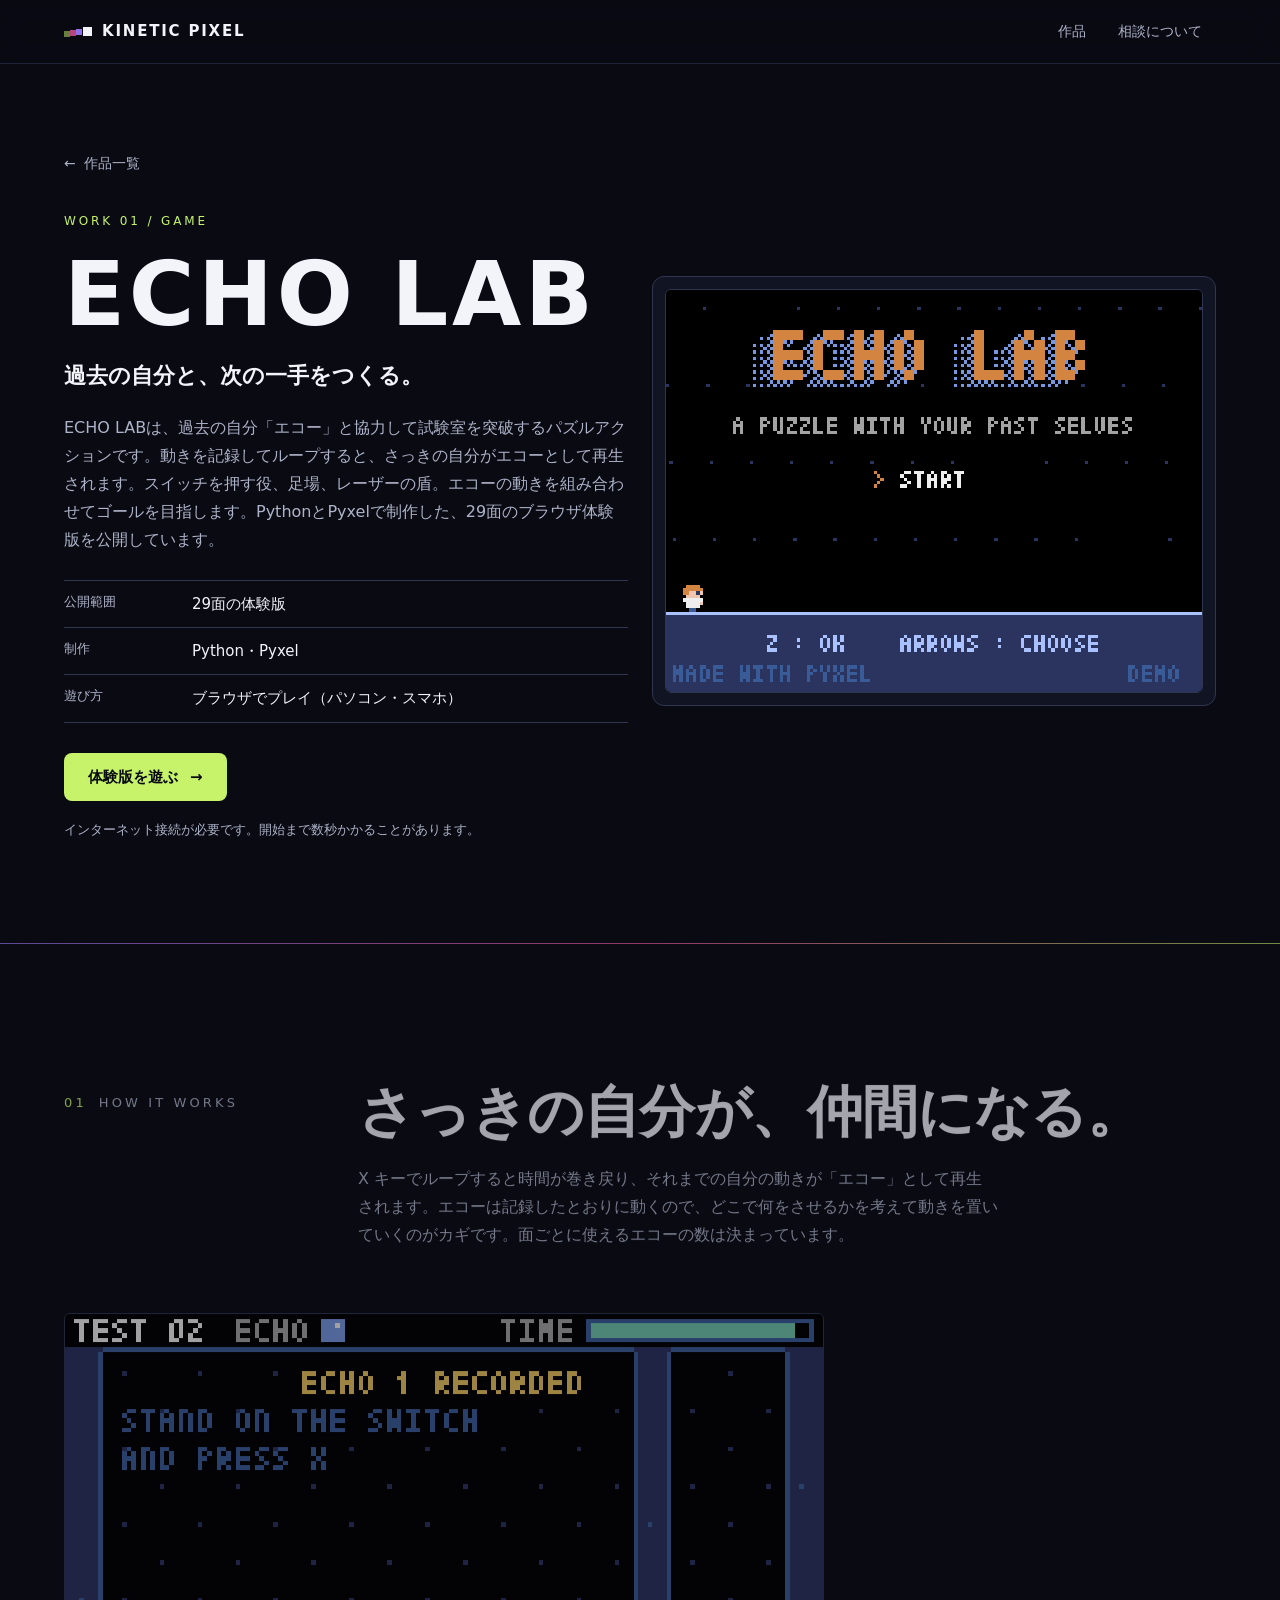
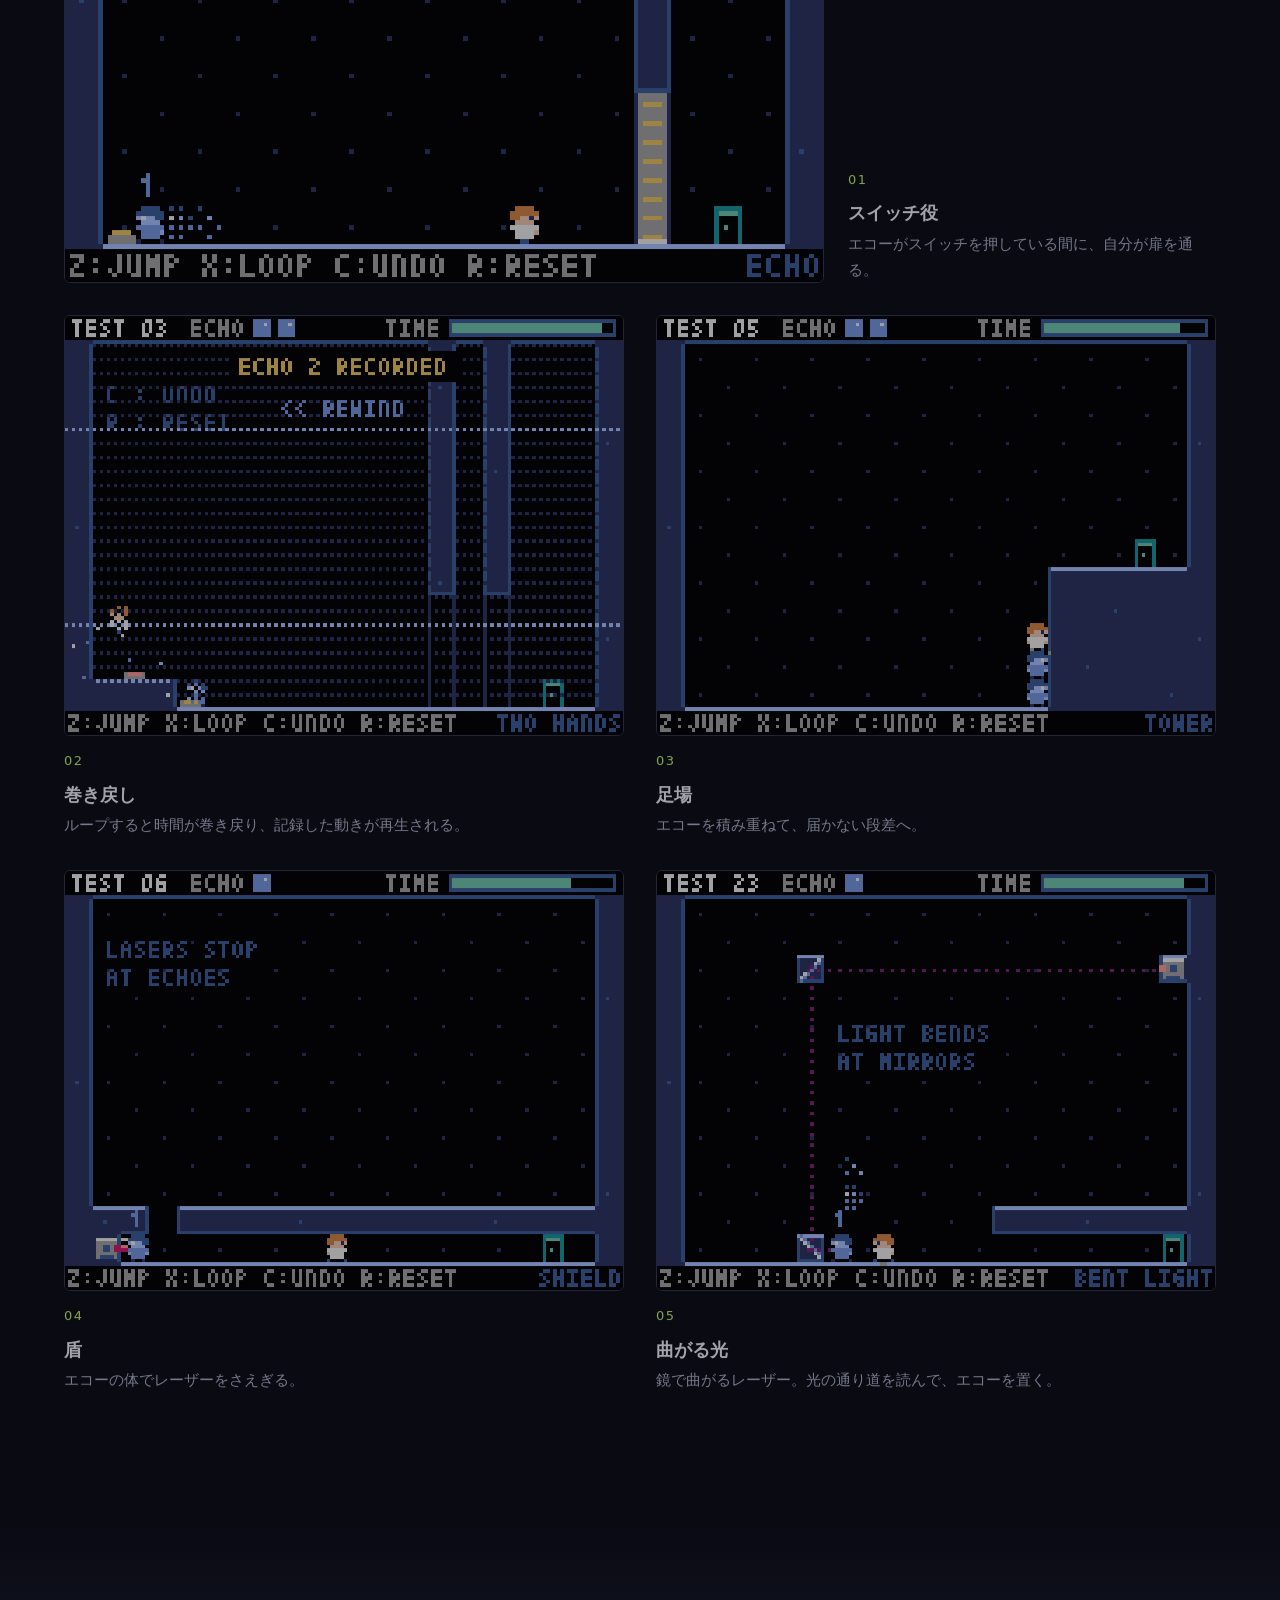
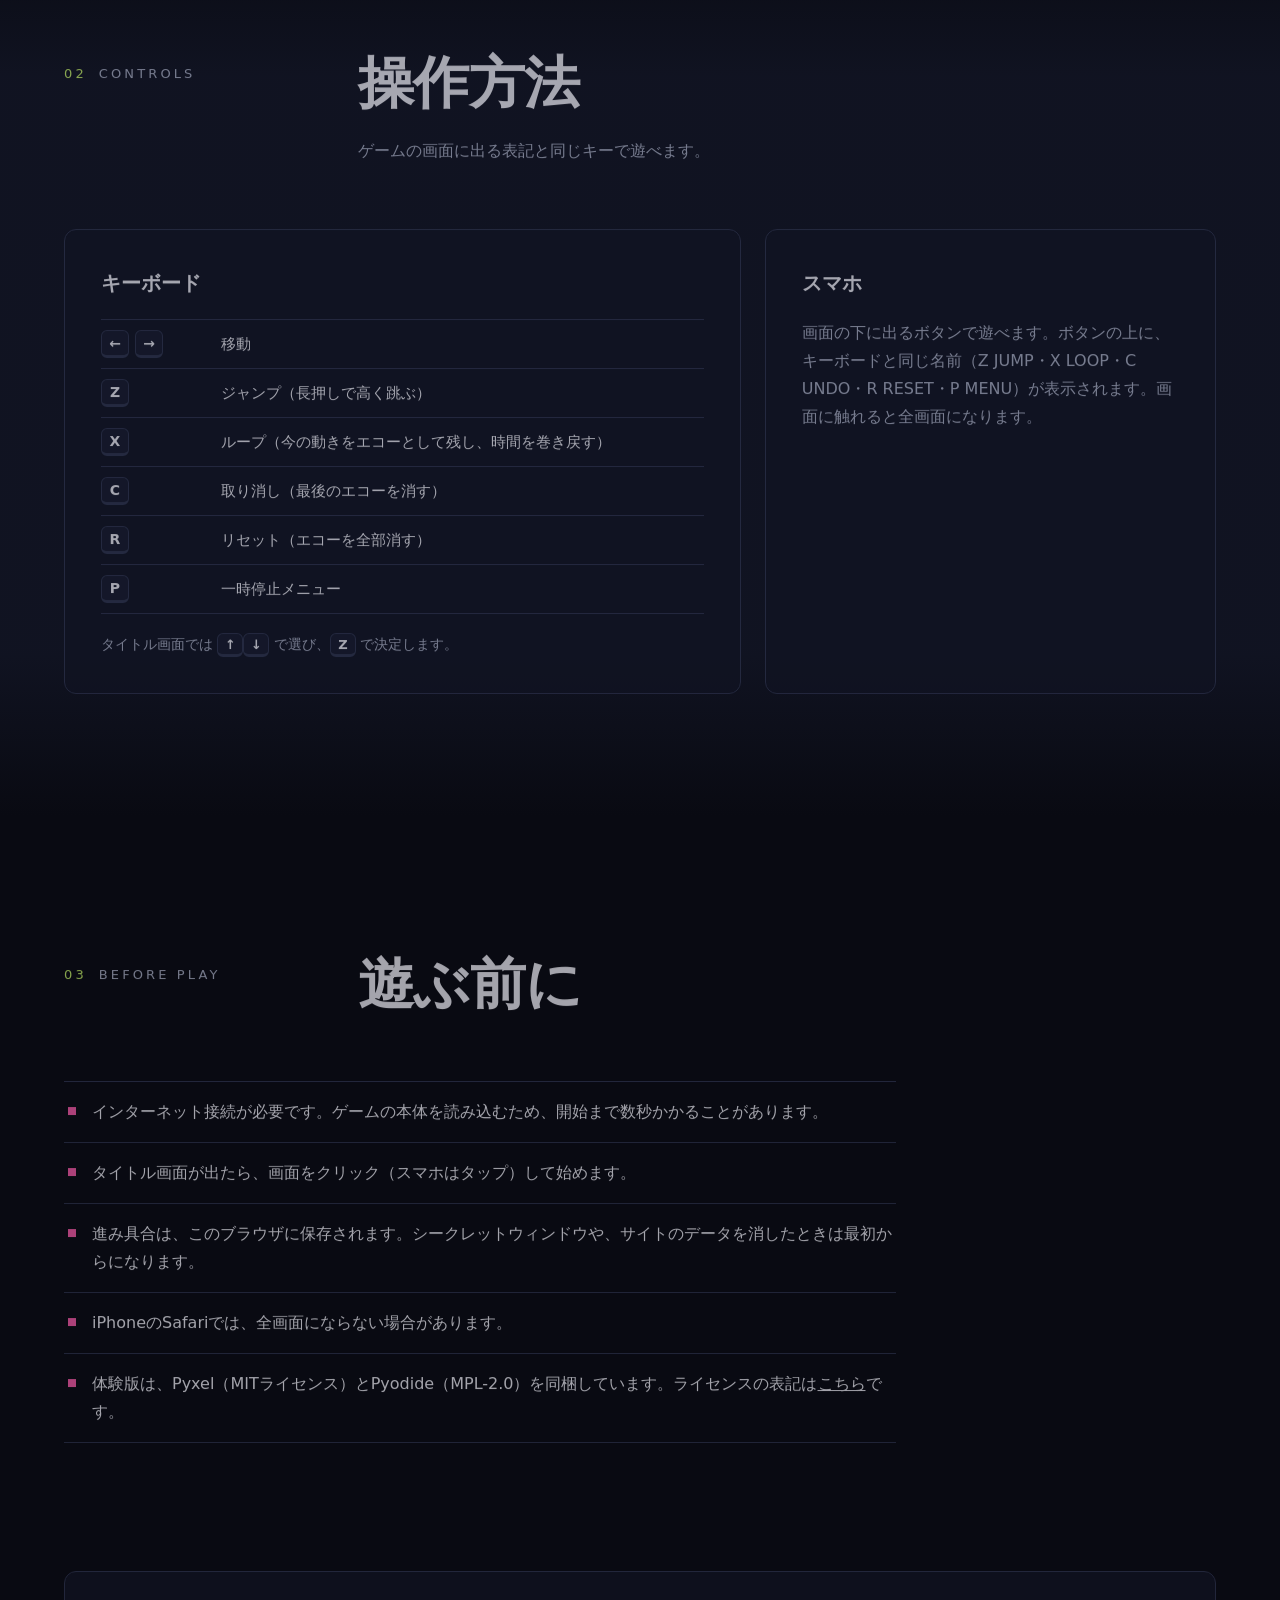
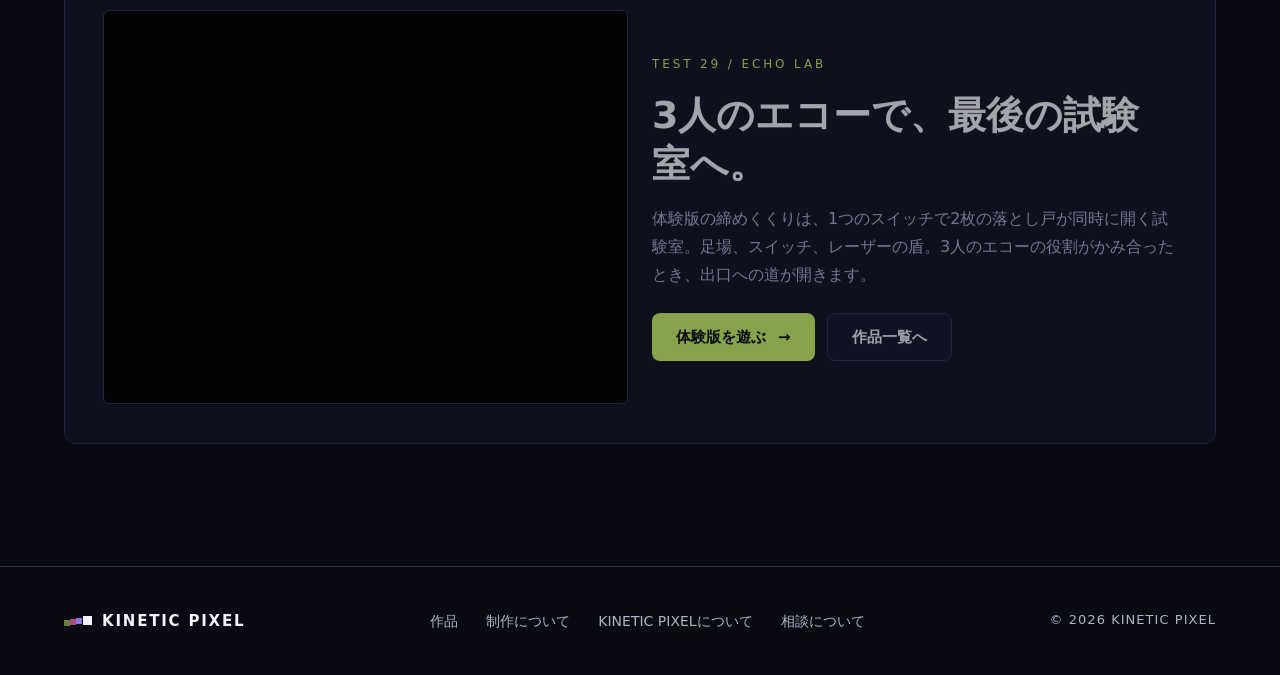
==== works/echo-lab.html @ ee10524a "ポートフォリオサイトの最初の版 Co-Authored-By: Claude Sonnet 5.5 <noreply@anthropic.com>" ====
<!doctype html>
<html lang="ja">
<head>
  <meta charset="utf-8">
  <meta name="viewport" content="width=device-width, initial-scale=1">
  <!-- 読みこんでよい相手：このサイト自身と Google Fonts だけ。送信先はなし。スクリプトは外のファイルだけ -->
  <meta http-equiv="Content-Security-Policy" content="default-src 'none'; script-src 'self'; style-src 'self' https://fonts.googleapis.com; font-src https://fonts.gstatic.com; img-src 'self'; base-uri 'none'; form-action 'none'">
  <meta name="referrer" content="no-referrer">
  <title>ECHO LAB｜KINETIC PIXEL</title>
  <meta name="description" content="過去の自分「エコー」と協力して試験室を突破するパズルアクション。ブラウザで遊べる 29面の体験版を公開しています。">
  <meta name="theme-color" content="#090A12">
  <meta property="og:type" content="article">
  <meta property="og:title" content="ECHO LAB｜KINETIC PIXEL">
  <meta property="og:description" content="過去の自分「エコー」と協力して試験室を突破するパズルアクション。ブラウザで遊べる 29面の体験版。">
  <link rel="icon" href="../assets/img/favicon.svg" type="image/svg+xml">
  <link rel="preconnect" href="https://fonts.googleapis.com">
  <link rel="preconnect" href="https://fonts.gstatic.com" crossorigin>
  <link rel="stylesheet" href="https://fonts.googleapis.com/css2?family=Space+Grotesk:wght@500;700&display=swap">
  <link rel="stylesheet" href="../assets/css/site.css">
  <script src="../assets/js/site.js" defer></script>
</head>
<body>
  <a class="skip-link" href="#main">本文へ移動</a>

  <header class="site-header">
    <a class="logo" href="../index.html" aria-label="KINETIC PIXEL トップへ">
      <svg class="logo-mark" viewBox="0 0 28 14" width="28" height="14" aria-hidden="true">
        <rect x="0" y="6" width="6" height="6" fill="#C7F36B" opacity=".5"/>
        <rect x="6" y="5" width="6" height="6" fill="#FF5EAE" opacity=".7"/>
        <rect x="12" y="4" width="6" height="6" fill="#9C7CFF" opacity=".9"/>
        <rect x="19" y="2" width="9" height="9" fill="#F3F3FA"/>
      </svg>
      <span>KINETIC PIXEL</span>
    </a>
    <nav class="site-nav" aria-label="サイト">
      <a href="../index.html#works">作品</a>
      <a href="../index.html#contact">相談について</a>
    </nav>
  </header>

  <main id="main">
    <section class="work-hero">
      <div class="container work-hero-inner">
        <div class="work-hero-copy">
          <a class="back-link" href="../index.html#works"><span aria-hidden="true">←</span> 作品一覧</a>
          <p class="work-kind">WORK 01 / GAME</p>
          <h1 class="work-hero-title">ECHO LAB</h1>
          <p class="work-hero-catch">過去の自分と、次の一手をつくる。</p>
          <p class="work-hero-lead">ECHO LABは、過去の自分「エコー」と協力して試験室を突破するパズルアクションです。動きを記録してループすると、さっきの自分がエコーとして再生されます。スイッチを押す役、足場、レーザーの盾。エコーの動きを組み合わせてゴールを目指します。PythonとPyxelで制作した、29面のブラウザ体験版を公開しています。</p>
          <dl class="work-meta">
            <div><dt>公開範囲</dt><dd>29面の体験版</dd></div>
            <div><dt>制作</dt><dd>Python・Pyxel</dd></div>
            <div><dt>遊び方</dt><dd>ブラウザでプレイ（パソコン・スマホ）</dd></div>
          </dl>
          <div class="actions">
            <a class="btn btn-primary" href="../games/echo-lab-demo.html">体験版を遊ぶ<span class="btn-arrow" aria-hidden="true">→</span></a>
          </div>
          <p class="play-note">インターネット接続が必要です。開始まで数秒かかることがあります。</p>
        </div>
        <figure class="work-hero-media">
          <span class="pixel-frame">
            <img src="../assets/img/echo-lab/demo-title.png" width="640" height="480" alt="ECHO LAB 体験版のタイトル画面。ドット絵のロゴ、A PUZZLE WITH YOUR PAST SELVES の副題、START の文字。右下に DEMO の表示。">
          </span>
        </figure>
      </div>
    </section>

    <section class="section" aria-labelledby="how-title">
      <div class="container">
        <div class="section-head reveal">
          <p class="section-label"><span class="section-num">01</span>HOW IT WORKS</p>
          <div>
            <h2 id="how-title">さっきの自分が、仲間になる。</h2>
            <p class="section-lead">X キーでループすると時間が巻き戻り、それまでの自分の動きが「エコー」として再生されます。エコーは記録したとおりに動くので、どこで何をさせるかを考えて動きを置いていくのがカギです。面ごとに使えるエコーの数は決まっています。</p>
          </div>
        </div>
        <ol class="gallery">
          <li class="gallery-item gallery-wide reveal">
            <figure>
              <span class="pixel-frame"><img src="../assets/img/echo-lab/echo-holds-door.png" width="640" height="480" loading="lazy" alt="左のスイッチの上に、番号 1 の青いエコーが現れた場面。上に ECHO 1 RECORDED の文字。右には縞模様の扉と出口。"></span>
              <figcaption><span class="gallery-num">01</span><strong>スイッチ役</strong>エコーがスイッチを押している間に、自分が扉を通る。</figcaption>
            </figure>
          </li>
          <li class="gallery-item reveal">
            <figure>
              <span class="pixel-frame"><img src="../assets/img/echo-lab/rewind.png" width="640" height="480" loading="lazy" alt="画面全体に点線の模様がかかり、REWIND の文字が出ている巻き戻しの場面。"></span>
              <figcaption><span class="gallery-num">02</span><strong>巻き戻し</strong>ループすると時間が巻き戻り、記録した動きが再生される。</figcaption>
            </figure>
          </li>
          <li class="gallery-item reveal">
            <figure>
              <span class="pixel-frame"><img src="../assets/img/echo-lab/tower.png" width="640" height="480" loading="lazy" alt="エコー 2 人が縦に積み重なり、その上に自分が乗って高い段差に届こうとしている。"></span>
              <figcaption><span class="gallery-num">03</span><strong>足場</strong>エコーを積み重ねて、届かない段差へ。</figcaption>
            </figure>
          </li>
          <li class="gallery-item reveal">
            <figure>
              <span class="pixel-frame"><img src="../assets/img/echo-lab/shield.png" width="640" height="480" loading="lazy" alt="左の発射口から出る赤いレーザーを、すぐ前に立つエコーの体がさえぎっている。"></span>
              <figcaption><span class="gallery-num">04</span><strong>盾</strong>エコーの体でレーザーをさえぎる。</figcaption>
            </figure>
          </li>
          <li class="gallery-item reveal">
            <figure>
              <span class="pixel-frame"><img src="../assets/img/echo-lab/bent-light.png" width="640" height="480" loading="lazy" alt="右上の発射口から出た光の通り道（点線）が、左上の鏡で直角に下へ曲がっている。下の鏡のそばにエコーと自分。上に LIGHT BENDS AT MIRRORS の文字。"></span>
              <figcaption><span class="gallery-num">05</span><strong>曲がる光</strong>鏡で曲がるレーザー。光の通り道を読んで、エコーを置く。</figcaption>
            </figure>
          </li>
        </ol>
      </div>
    </section>

    <section class="section section-alt" aria-labelledby="controls-title">
      <div class="container">
        <div class="section-head reveal">
          <p class="section-label"><span class="section-num">02</span>CONTROLS</p>
          <div>
            <h2 id="controls-title">操作方法</h2>
            <p class="section-lead">ゲームの画面に出る表記と同じキーで遊べます。</p>
          </div>
        </div>
        <div class="controls">
          <div class="controls-card reveal">
            <h3>キーボード</h3>
            <dl class="keys">
              <div><dt><kbd>←</kbd><kbd>→</kbd></dt><dd>移動</dd></div>
              <div><dt><kbd>Z</kbd></dt><dd>ジャンプ（長押しで高く跳ぶ）</dd></div>
              <div><dt><kbd>X</kbd></dt><dd>ループ（今の動きをエコーとして残し、時間を巻き戻す）</dd></div>
              <div><dt><kbd>C</kbd></dt><dd>取り消し（最後のエコーを消す）</dd></div>
              <div><dt><kbd>R</kbd></dt><dd>リセット（エコーを全部消す）</dd></div>
              <div><dt><kbd>P</kbd></dt><dd>一時停止メニュー</dd></div>
            </dl>
            <p class="controls-note">タイトル画面では <kbd>↑</kbd><kbd>↓</kbd> で選び、<kbd>Z</kbd> で決定します。</p>
          </div>
          <div class="controls-card reveal">
            <h3>スマホ</h3>
            <p>画面の下に出るボタンで遊べます。ボタンの上に、キーボードと同じ名前（Z JUMP・X LOOP・C UNDO・R RESET・P MENU）が表示されます。画面に触れると全画面になります。</p>
          </div>
        </div>
      </div>
    </section>

    <section class="section" aria-labelledby="notes-title">
      <div class="container">
        <div class="section-head reveal">
          <p class="section-label"><span class="section-num">03</span>BEFORE PLAY</p>
          <div>
            <h2 id="notes-title">遊ぶ前に</h2>
          </div>
        </div>
        <ul class="notes reveal">
          <li>インターネット接続が必要です。ゲームの本体を読み込むため、開始まで数秒かかることがあります。</li>
          <li>タイトル画面が出たら、画面をクリック（スマホはタップ）して始めます。</li>
          <li>進み具合は、このブラウザに保存されます。シークレットウィンドウや、サイトのデータを消したときは最初からになります。</li>
          <li>iPhoneのSafariでは、全画面にならない場合があります。</li>
          <li>体験版は、Pyxel（MITライセンス）とPyodide（MPL-2.0）を同梱しています。ライセンスの表記は<a href="../games/runtime/THIRD-PARTY-NOTICES.txt" target="_blank" rel="noopener">こちら</a>です。</li>
        </ul>
      </div>
    </section>

    <section class="finale" aria-labelledby="finale-title">
      <div class="container finale-inner reveal">
        <figure class="finale-media">
          <span class="pixel-frame"><img src="../assets/img/echo-lab/echo-lab-final.png" width="640" height="480" loading="lazy" alt="体験版の最後の面 TEST 29。左上の段の上にエコー 2、左下の小部屋にエコー 1、発射口の前でレーザーをさえぎるエコー 3。上に ONE SWITCH, TWO FALLS. の文字。"></span>
        </figure>
        <div class="finale-copy">
          <p class="work-kind">TEST 29 / ECHO LAB</p>
          <h2 id="finale-title">3人のエコーで、最後の試験室へ。</h2>
          <p>体験版の締めくくりは、1つのスイッチで2枚の落とし戸が同時に開く試験室。足場、スイッチ、レーザーの盾。3人のエコーの役割がかみ合ったとき、出口への道が開きます。</p>
          <div class="actions">
            <a class="btn btn-primary" href="../games/echo-lab-demo.html">体験版を遊ぶ<span class="btn-arrow" aria-hidden="true">→</span></a>
            <a class="btn btn-ghost" href="../index.html#works">作品一覧へ</a>
          </div>
        </div>
      </div>
    </section>
  </main>

  <footer class="site-footer">
    <div class="container footer-inner">
      <a class="logo" href="../index.html" aria-label="KINETIC PIXEL トップへ">
        <svg class="logo-mark" viewBox="0 0 28 14" width="28" height="14" aria-hidden="true">
          <rect x="0" y="6" width="6" height="6" fill="#C7F36B" opacity=".5"/>
          <rect x="6" y="5" width="6" height="6" fill="#FF5EAE" opacity=".7"/>
          <rect x="12" y="4" width="6" height="6" fill="#9C7CFF" opacity=".9"/>
          <rect x="19" y="2" width="9" height="9" fill="#F3F3FA"/>
        </svg>
        <span>KINETIC PIXEL</span>
      </a>
      <nav class="footer-nav" aria-label="フッター">
        <a href="../index.html#works">作品</a>
        <a href="../index.html#process">制作について</a>
        <a href="../index.html#about">KINETIC PIXELについて</a>
        <a href="../index.html#contact">相談について</a>
      </nav>
      <p class="copyright">© 2026 KINETIC PIXEL</p>
    </div>
  </footer>
</body>
</html>
---- assets/css/site.css ----
/* KINETIC PIXEL ポートフォリオ
   枠＝KINETIC PIXEL の色（暗い背景＋控えめなネオン）、作品＝作品そのものの色。
   ネオンの 3 色はロゴ・細い線・小さな印だけに使い、作品の画像には重ねない。 */

:root {
  color-scheme: dark;
  --bg: #090A12;
  --surface: #111423;
  --surface-raised: #171B2E;
  --line: #303650;
  --text: #F3F3FA;
  --muted: #ADB3C8;
  --purple: #9C7CFF;
  --pink: #FF5EAE;
  --lime: #C7F36B;

  --neon-line: linear-gradient(90deg, var(--purple), var(--pink), var(--lime));
  --font-display: "Space Grotesk", "Hiragino Sans", "Hiragino Kaku Gothic ProN", "Yu Gothic UI", "Yu Gothic", Meiryo, system-ui, sans-serif;
  --font-body: system-ui, -apple-system, "Hiragino Sans", "Hiragino Kaku Gothic ProN", "Yu Gothic UI", "Yu Gothic", Meiryo, sans-serif;
  --gutter: clamp(20px, 5vw, 72px);
  --radius: 10px;
  --header-h: 64px;
}

*,
*::before,
*::after { box-sizing: border-box; }

html { scroll-behavior: smooth; scroll-padding-top: calc(var(--header-h) + 16px); }

body {
  margin: 0;
  background: var(--bg);
  color: var(--text);
  font-family: var(--font-body);
  font-size: 16px;
  line-height: 1.75;
  -webkit-font-smoothing: antialiased;
  text-rendering: optimizeLegibility;
  overflow-x: hidden;
}

img { display: block; max-width: 100%; height: auto; }
a { color: inherit; }
h1, h2, h3 { margin: 0; font-family: var(--font-display); font-weight: 700; }
p { margin: 0; }
ul, ol { margin: 0; padding: 0; list-style: none; }

:focus-visible { outline: 2px solid var(--lime); outline-offset: 3px; border-radius: 4px; }

.container { width: min(100% - var(--gutter) * 2, 1200px); margin-inline: auto; }

.skip-link {
  position: absolute; left: 12px; top: -60px; z-index: 100;
  padding: 10px 16px; background: var(--lime); color: var(--bg);
  font-weight: 700; text-decoration: none; border-radius: 6px;
}
.skip-link:focus { top: 12px; }

/* ---------- ヘッダー ---------- */
.site-header {
  position: sticky; top: 0; z-index: 20;
  height: var(--header-h);
  display: flex; align-items: center; justify-content: space-between; gap: 16px;
  padding-inline: var(--gutter);
  background: rgba(9, 10, 18, .78);
  backdrop-filter: blur(12px);
  -webkit-backdrop-filter: blur(12px);
  border-bottom: 1px solid rgba(48, 54, 80, .6);
}
.logo {
  display: inline-flex; align-items: center; gap: 10px;
  min-height: 44px;
  font-family: var(--font-display); font-weight: 700; font-size: 15px; letter-spacing: .12em;
  text-decoration: none; white-space: nowrap;
}
.logo-mark { flex: none; }
.site-nav { display: flex; gap: 4px; }
.site-nav a,
.footer-nav a {
  display: inline-flex; align-items: center; min-height: 44px; padding: 0 14px; white-space: nowrap;
  color: var(--muted); font-size: 14px; text-decoration: none;
  transition: color .2s;
}
.site-nav a:hover,
.footer-nav a:hover { color: var(--text); }

/* ---------- ヒーロー ---------- */
.hero {
  position: relative;
  overflow: hidden;
  padding-block: clamp(56px, 9vw, 120px) clamp(64px, 9vw, 128px);
  isolation: isolate;
}
.hero::after { /* 下の区切り：ネオンの細い線 */
  content: ""; position: absolute; left: 0; right: 0; bottom: 0; height: 1px;
  background: var(--neon-line); opacity: .55;
}
.hero-grid {
  position: absolute; inset: 0; z-index: -2; pointer-events: none;
  width: 100%; height: 100%;
  /* JavaScript が動かないときの代わり：止まったドット模様 */
  background-image: radial-gradient(circle, var(--line) 1px, transparent 1.6px);
  background-size: 20px 20px;
  background-position: center;
}
.hero-copy { position: relative; }
.hero-copy::before { /* 背景のドットより手前、文字より後ろ：文字のまわりだけ暗くして読みやすく */
  content: ""; position: absolute; inset: -56px -72px; z-index: -1; pointer-events: none;
  background: radial-gradient(closest-side, rgba(9, 10, 18, .9), rgba(9, 10, 18, .7) 62%, rgba(9, 10, 18, 0));
}
.hero-inner {
  position: relative;
  display: grid; grid-template-columns: repeat(12, minmax(0, 1fr)); column-gap: 24px; row-gap: 48px;
  align-items: center;
}
.hero-copy { grid-column: 1 / span 8; }
.hero-feature { grid-column: 9 / span 4; }

.eyebrow {
  display: flex; flex-wrap: wrap; align-items: center; gap: 4px 10px;
  font-family: var(--font-display); font-weight: 500; font-size: 13px; letter-spacing: .24em;
  color: var(--muted);
}
.eyebrow-dot { width: 8px; height: 8px; background: var(--lime); box-shadow: 0 0 12px rgba(199, 243, 107, .7); }
.eyebrow span { white-space: nowrap; }
.eyebrow-sep { color: var(--line); letter-spacing: 0; }

.hero h1 {
  margin: 20px 0 28px;
  font-size: clamp(44px, 6vw, 88px);
  line-height: 1.12;
  letter-spacing: -.02em;
}
.lead {
  max-width: 34em;
  color: var(--muted);
  font-size: clamp(16px, 1.25vw, 18px);
}
.actions { display: flex; flex-wrap: wrap; gap: 12px; margin-top: 36px; }

/* ---------- ボタン ---------- */
.btn {
  display: inline-flex; align-items: center; justify-content: center; gap: 12px;
  min-height: 48px; padding: 0 24px;
  border-radius: 8px;
  font-weight: 700; font-size: 15px; text-decoration: none;
  transition: box-shadow .25s, background-color .25s, border-color .25s, transform .25s;
}
.btn-primary { background: var(--lime); color: var(--bg); }
.btn-primary:hover { box-shadow: 0 0 0 1px var(--lime), 0 0 28px rgba(199, 243, 107, .45); }
.btn-ghost { border: 1px solid var(--line); color: var(--text); background: rgba(23, 27, 46, .6); }
.btn-ghost:hover { border-color: var(--purple); box-shadow: 0 0 22px rgba(156, 124, 255, .3); }
.btn-arrow { display: inline-block; transition: transform .25s steps(3); }
.btn:hover .btn-arrow { transform: translateX(6px); }

/* ---------- ドット絵の画面 ---------- */
.pixel-frame {
  display: block;
  background: #000;
  border: 1px solid var(--line);
  border-radius: 6px;
  overflow: hidden;
}
.pixel-frame img {
  width: 100%; aspect-ratio: 4 / 3; object-fit: contain;
  image-rendering: pixelated;
  image-rendering: crisp-edges;
}
@supports (image-rendering: pixelated) {
  .pixel-frame img { image-rendering: pixelated; }
}

/* ヒーローの代表作 */
.hero-feature {
  position: relative; display: block;
  padding: 12px;
  background: var(--surface);
  border: 1px solid var(--line);
  border-radius: 12px;
  text-decoration: none;
  transition: border-color .25s, box-shadow .25s;
}
.hero-feature:hover { border-color: var(--purple); box-shadow: 0 0 36px rgba(156, 124, 255, .22); }
.feature-label {
  display: flex; justify-content: space-between;
  margin: 2px 4px 10px;
  font-family: var(--font-display); font-weight: 500; font-size: 11px; letter-spacing: .24em; color: var(--muted);
}
.feature-label span:first-child { color: var(--lime); }
.feature-caption { display: flex; flex-wrap: wrap; align-items: baseline; justify-content: space-between; gap: 4px 12px; margin: 12px 4px 2px; }
.feature-caption strong { font-family: var(--font-display); font-size: 18px; letter-spacing: .06em; }
.feature-caption span { color: var(--muted); font-size: 13px; }

/* ---------- セクション ---------- */
.section { padding-block: clamp(72px, 10vw, 140px); }
.section-alt { background: linear-gradient(180deg, rgba(17, 20, 35, 0) 0%, rgba(17, 20, 35, .9) 18%, rgba(17, 20, 35, .9) 82%, rgba(17, 20, 35, 0) 100%); }
.section-head {
  display: grid; grid-template-columns: repeat(12, minmax(0, 1fr)); column-gap: 24px; row-gap: 16px;
  margin-bottom: clamp(40px, 5vw, 64px);
}
.section-head > :first-child { grid-column: 1 / span 3; }
.section-head > :last-child { grid-column: 4 / span 9; }
.section-label {
  display: flex; align-items: baseline; gap: 12px; padding-top: 14px;
  font-family: var(--font-display); font-weight: 500; font-size: 13px; letter-spacing: .24em; color: var(--muted);
}
.section-num { color: var(--lime); }
.section-head h2 { font-size: clamp(32px, 4.4vw, 56px); line-height: 1.2; letter-spacing: -.01em; }
.section-lead { max-width: 40em; margin-top: 20px; color: var(--muted); }

/* ---------- 作品 ---------- */
.card-line { position: relative; }
.card-line::after { /* ピクセルライン：左から 8 段で伸びる */
  content: ""; position: absolute; left: 0; right: 0; bottom: 0; height: 2px;
  background: var(--neon-line);
  transform: scaleX(0); transform-origin: left;
  transition: transform .25s steps(8);
}
.card-line:hover::after,
.card-line:focus-within::after { transform: scaleX(1); }

.work-feature {
  display: grid; grid-template-columns: repeat(12, minmax(0, 1fr));
  background: var(--surface);
  border: 1px solid var(--line);
  border-radius: 12px;
  overflow: hidden;
  transition: border-color .25s;
}
.work-feature:hover { border-color: #444B6B; }
.work-media { grid-column: 1 / span 7; display: block; padding: clamp(12px, 2vw, 24px); background: var(--surface-raised); border-right: 1px solid var(--line); }
.work-body { grid-column: 8 / span 5; display: flex; flex-direction: column; align-items: flex-start; gap: 16px; padding: clamp(24px, 3.5vw, 48px); }
.work-kind { font-family: var(--font-display); font-weight: 500; font-size: 12px; letter-spacing: .24em; color: var(--lime); }
.work-title { font-size: clamp(32px, 3.6vw, 48px); line-height: 1.1; letter-spacing: .04em; }
.work-catch { font-weight: 700; font-size: 18px; }
.work-body > p:not([class]) { color: var(--muted); }
.tags { display: flex; flex-wrap: wrap; gap: 8px; }
.tags li {
  padding: 4px 12px;
  border: 1px solid var(--line); border-radius: 999px;
  font-size: 13px; color: var(--text);
}
.work-body .btn { margin-top: 8px; }

.work-grid { display: grid; grid-template-columns: repeat(2, minmax(0, 1fr)); gap: 24px; margin-top: 24px; }

/* 画像つきの作品カード（Web サイトなど、画面を見せる作品） */
.work-card {
  display: flex; flex-direction: column;
  background: var(--surface);
  border: 1px solid var(--line);
  border-radius: 12px;
  overflow: hidden;
  transition: border-color .25s;
}
.work-card:hover { border-color: #444B6B; }
.work-card-media { display: block; padding: 12px; background: var(--surface-raised); border-bottom: 1px solid var(--line); }
.work-card-body { flex: 1; display: flex; flex-direction: column; align-items: flex-start; gap: 12px; padding: 24px 28px 28px; }
.work-card-title { display: flex; flex-wrap: wrap; align-items: center; gap: 8px 12px; font-size: 22px; }
.work-card-body > p:not([class]) { color: var(--muted); }
.work-card-body .btn { margin-top: auto; }
/* 作品が AI で作られたことの表示（LP のフッターと同じ文）。ピンクの細い線は「架空・練習作品」のバッジと同じ色 */
.ai-note { padding-left: 12px; border-left: 2px solid var(--pink); color: var(--muted); font-size: 13px; }
/* ほかのサイトの画面写真：ドット絵ではないので、ぼかさず、薄い枠だけ */
.shot-frame { display: block; margin: 0; background: #F7F5EF; border: 1px solid var(--line); border-radius: 6px; overflow: hidden; }
.shot-frame img { width: 100%; height: auto; }

.soon-card {
  display: flex; flex-direction: column;
  background: var(--surface);
  border: 1px solid var(--line);
  border-radius: 12px;
  overflow: hidden;
}
.soon-media { /* 作品ができるまでは、小さなドットの帯だけ。となりの作品カードが高いときは、あまった高さをこの帯が受けもつ */
  flex: 1 1 40px; min-height: 40px;
  background-color: var(--surface-raised);
  background-image: radial-gradient(circle, var(--line) 1px, transparent 1.6px);
  background-size: 14px 14px;
  border-bottom: 1px solid var(--line);
}
.soon-body { padding: 24px 28px 28px; }
.soon-body h3 { display: flex; flex-wrap: wrap; align-items: center; gap: 8px 12px; margin: 8px 0 8px; font-size: 22px; }
.soon-body p:last-child { color: var(--muted); }
.badge {
  padding: 2px 10px;
  border: 1px solid var(--pink); border-radius: 999px;
  font-family: var(--font-body); font-size: 12px; font-weight: 700; color: var(--pink);
}

/* ---------- 制作について ---------- */
.steps {
  display: grid; grid-template-columns: repeat(4, minmax(0, 1fr)); gap: 0;
  border-top: 1px solid var(--line);
  counter-reset: step;
}
.steps li { display: flex; flex-direction: column; gap: 16px; padding: 28px 24px 28px 0; border-right: 1px solid var(--line); }
.steps li + li { padding-left: 24px; }
.steps li:last-child { border-right: 0; }
.step-num { font-family: var(--font-display); font-weight: 700; font-size: 14px; letter-spacing: .12em; color: var(--lime); }
.steps h3 { font-size: 20px; margin-bottom: 8px; }
.steps p { color: var(--muted); font-size: 15px; }
.tools { display: flex; flex-wrap: wrap; gap: 8px; margin-top: 40px; }
.tools li {
  padding: 6px 14px;
  background: var(--surface-raised);
  border: 1px solid var(--line); border-radius: 6px;
  font-family: var(--font-display); font-size: 14px; color: var(--text);
}

/* ---------- KINETIC PIXEL について ---------- */
.about-head { margin-bottom: 0; }
.about-head .about-lead { max-width: 36em; font-size: clamp(17px, 1.5vw, 20px); color: var(--text); }
.about-head .section-lead + .section-lead { margin-top: 16px; }

/* ---------- 相談 ---------- */
.contact-card {
  position: relative; overflow: hidden;
  padding: clamp(28px, 5vw, 64px);
  background: var(--surface);
  border: 1px solid var(--line);
  border-radius: 12px;
}
.contact-card::before { content: ""; position: absolute; left: 0; top: 0; bottom: 0; width: 3px; background: linear-gradient(180deg, var(--purple), var(--pink), var(--lime)); }
.contact-card > p:first-child { max-width: 36em; font-size: clamp(16px, 1.4vw, 19px); }
.contact-hint { max-width: 36em; margin-top: 12px; color: var(--muted); }
.contact-live { margin-top: 8px; }
.contact-live[hidden] { display: none; }
.contact-address { display: grid; gap: 8px; max-width: 36em; margin-top: 28px; padding-top: 24px; border-top: 1px solid var(--line); }
.contact-label { font-family: var(--font-display); font-weight: 500; font-size: 12px; letter-spacing: .24em; color: var(--lime); }
.contact-addr { font-family: var(--font-display); font-weight: 500; font-size: clamp(17px, 2.4vw, 24px); line-height: 1.4; overflow-wrap: anywhere; user-select: all; }
.contact-copy { display: flex; flex-wrap: wrap; align-items: center; gap: 8px 16px; margin-top: 4px; }
.contact-status { color: var(--lime); font-size: 14px; }
.contact-note { color: var(--muted); font-size: 13px; }
.contact-privacy { max-width: 36em; margin-top: 20px; color: var(--muted); font-size: 13px; }
.contact-fallback { max-width: 36em; margin-top: 20px; padding-left: 12px; border-left: 2px solid var(--pink); color: var(--muted); font-size: 14px; }
.contact-wordmark {
  margin-top: clamp(32px, 5vw, 64px);
  font-family: var(--font-display); font-weight: 700; font-size: clamp(40px, 9vw, 128px); line-height: .9; letter-spacing: .02em;
  color: transparent;
  -webkit-text-stroke: 1px var(--line);
  white-space: nowrap;
  user-select: none;
}

@media (max-width: 340px) { .contact-wordmark { font-size: 30px; } } /* 幅 320px でも右で切れないように */

/* ---------- フッター ---------- */
.site-footer { border-top: 1px solid var(--line); padding-block: 32px; }
.footer-inner { display: flex; flex-wrap: wrap; align-items: center; justify-content: space-between; gap: 16px 24px; }
.footer-nav { display: flex; flex-wrap: wrap; }
.copyright { color: var(--muted); font-size: 13px; font-family: var(--font-display); letter-spacing: .08em; }

/* ---------- 作品ページ ---------- */
.work-hero { position: relative; padding-block: clamp(40px, 6vw, 88px) clamp(64px, 8vw, 112px); }
.work-hero::after { content: ""; position: absolute; left: 0; right: 0; bottom: 0; height: 1px; background: var(--neon-line); opacity: .55; }
.work-hero-inner { display: grid; grid-template-columns: repeat(12, minmax(0, 1fr)); column-gap: 24px; row-gap: 40px; align-items: center; }
.work-hero-copy { grid-column: 1 / span 6; display: flex; flex-direction: column; align-items: flex-start; gap: 18px; }
.work-hero-media { grid-column: 7 / span 6; margin: 0; padding: 12px; background: var(--surface); border: 1px solid var(--line); border-radius: 12px; }
.back-link {
  display: inline-flex; align-items: center; gap: 8px; min-height: 44px; margin-bottom: 8px;
  color: var(--muted); font-size: 14px; text-decoration: none;
}
.back-link:hover { color: var(--text); }
.work-hero-title { font-size: clamp(48px, 7vw, 96px); line-height: 1; letter-spacing: .04em; }
.work-hero-catch { font-weight: 700; font-size: clamp(18px, 1.8vw, 22px); }
.work-hero-lead { max-width: 36em; color: var(--muted); }
.work-meta { display: grid; gap: 0; width: 100%; max-width: 36em; margin: 8px 0 0; border-top: 1px solid var(--line); }
.work-meta div { display: grid; grid-template-columns: 7em 1fr; gap: 16px; padding: 10px 0; border-bottom: 1px solid var(--line); }
.work-meta dt { font-size: 13px; color: var(--muted); }
.work-meta dd { margin: 0; font-size: 15px; }
.work-hero-copy .actions { margin-top: 12px; }
.play-note { color: var(--muted); font-size: 13px; }
.work-hero-title--jp { font-size: clamp(36px, 5vw, 68px); letter-spacing: .08em; line-height: 1.12; }
.work-hero-media .shot-frame { border-radius: 8px; }
.tools + .gallery { margin-top: clamp(32px, 4vw, 48px); }
.shot-frame--phone { max-width: 300px; margin-inline: auto; border-radius: 28px; }
.nobr { white-space: nowrap; } /* 言葉の途中で折り返さない */
.phrase-wrap { word-break: auto-phrase; } /* 日本語を文節で折り返す（Chrome・Edge。対応していないブラウザは .nobr だけが効く） */
.finale-inner--solo .finale-copy { grid-column: 1 / -1; }

.gallery { display: grid; grid-template-columns: repeat(2, minmax(0, 1fr)); gap: clamp(20px, 3vw, 32px); }
.gallery-wide { grid-column: 1 / -1; }
.gallery-wide figure { display: grid; grid-template-columns: repeat(12, minmax(0, 1fr)); column-gap: 24px; align-items: end; }
.gallery-wide .pixel-frame { grid-column: 1 / span 8; }
.gallery-wide figcaption { grid-column: 9 / span 4; }
.gallery figure { margin: 0; }
.gallery figcaption { display: block; margin-top: 14px; color: var(--muted); font-size: 15px; }
.gallery figcaption strong { display: block; margin-bottom: 2px; color: var(--text); font-family: var(--font-display); font-size: 18px; }
.gallery-num { display: block; margin-bottom: 6px; font-family: var(--font-display); font-size: 13px; letter-spacing: .12em; color: var(--lime); }

.controls { display: grid; grid-template-columns: 3fr 2fr; gap: 24px; }
.controls-card { padding: clamp(24px, 3vw, 36px); background: var(--surface); border: 1px solid var(--line); border-radius: 12px; }
.controls-card h3 { margin-bottom: 18px; font-size: 20px; }
.controls-card > p { color: var(--muted); }
.keys { margin: 0; }
.keys div { display: grid; grid-template-columns: 6.5em 1fr; gap: 16px; align-items: center; padding: 10px 0; border-bottom: 1px solid var(--line); }
.keys div:first-child { border-top: 1px solid var(--line); }
.keys dt { display: flex; gap: 6px; }
.keys dd { margin: 0; font-size: 15px; }
kbd {
  display: inline-grid; place-items: center; min-width: 2em; height: 2em; padding: 0 .5em;
  background: var(--surface-raised); border: 1px solid var(--line); border-bottom-width: 3px; border-radius: 6px;
  font-family: var(--font-display); font-size: 14px; font-weight: 700; color: var(--text); line-height: 1;
}
.controls-note { margin-top: 18px; color: var(--muted); font-size: 14px; }
.controls-note kbd { height: 1.8em; font-size: 13px; }

.notes { display: grid; gap: 0; max-width: 52em; border-top: 1px solid var(--line); }
.notes li { position: relative; padding: 16px 0 16px 28px; border-bottom: 1px solid var(--line); }
.notes li::before { content: ""; position: absolute; left: 4px; top: 1.55em; width: 8px; height: 8px; background: var(--pink); }

.finale { padding-block: 0 clamp(72px, 10vw, 140px); }
.finale-inner {
  display: grid; grid-template-columns: repeat(12, minmax(0, 1fr)); column-gap: 24px; row-gap: 32px; align-items: center;
  padding: clamp(20px, 3vw, 40px);
  background: var(--surface); border: 1px solid var(--line); border-radius: 12px;
}
.finale-media { grid-column: 1 / span 6; margin: 0; }
.finale-copy { grid-column: 7 / span 6; display: flex; flex-direction: column; align-items: flex-start; gap: 16px; }
.finale-copy h2 { font-size: clamp(26px, 3vw, 38px); line-height: 1.3; }
.finale-copy p:not([class]) { color: var(--muted); }
.finale-copy .actions { margin-top: 8px; }

/* ---------- スクロールで現れる ---------- */
.js .reveal { opacity: 0; transform: translateY(18px); transition: opacity .46s ease, transform .46s ease; }
.js .reveal.is-in { opacity: 1; transform: none; }

/* ---------- スマホ ---------- */
@media (max-width: 760px) {
  .site-nav a { padding: 0 10px; }
  .logo { font-size: 13px; letter-spacing: .1em; }
  .hero-inner { grid-template-columns: minmax(0, 1fr); row-gap: 56px; }
  .hero-copy,
  .hero-feature { grid-column: 1 / -1; }
  .eyebrow { font-size: 11px; letter-spacing: .18em; }
  .hero-copy::before { inset: -32px -24px -8px; }
  .hero h1 { font-size: clamp(30px, 9.4vw, 44px); }
  .actions .btn { width: 100%; }
  .section-head { grid-template-columns: minmax(0, 1fr); }
  .section-head > :first-child,
  .section-head > :last-child { grid-column: 1 / -1; }
  .section-label { padding-top: 0; }
  .work-feature { grid-template-columns: minmax(0, 1fr); }
  .work-media,
  .work-body { grid-column: 1 / -1; }
  .work-media { border-right: 0; border-bottom: 1px solid var(--line); }
  .work-grid { grid-template-columns: minmax(0, 1fr); }
  .work-card-body { padding: 22px 20px 24px; }
  .work-card-body .btn { width: 100%; }
  .steps { grid-template-columns: minmax(0, 1fr); }
  .steps li,
  .steps li + li { flex-direction: row; gap: 20px; padding: 22px 0; border-right: 0; border-bottom: 1px solid var(--line); }
  .work-hero-inner,
  .finale-inner { grid-template-columns: minmax(0, 1fr); }
  .work-hero-copy,
  .work-hero-media,
  .finale-media,
  .finale-copy { grid-column: 1 / -1; }
  .work-meta--compact div { grid-template-columns: 5.5em 1fr; gap: 12px; }
  .gallery { grid-template-columns: minmax(0, 1fr); }
  .gallery-wide figure { display: block; }
  .controls { grid-template-columns: minmax(0, 1fr); }
  .keys div { grid-template-columns: 5.5em 1fr; }
  .js .reveal { opacity: 1; transform: none; transition: none; }
}

/* 小さなスマホ（幅 320〜380px） */
@media (max-width: 380px) {
  .site-header { gap: 8px; padding-inline: 16px; }
  .logo { gap: 8px; font-size: 12px; letter-spacing: .06em; }
  .site-nav a { padding: 0 6px; font-size: 13px; }
  .eyebrow-sep { display: none; }
}

@media (min-width: 761px) and (max-width: 1080px) {
  .hero-copy { grid-column: 1 / span 7; }
  .hero-feature { grid-column: 8 / span 5; }
  .hero h1 { font-size: 5.2vw; }
  .work-feature { grid-template-columns: minmax(0, 1fr); }
  .work-media,
  .work-body { grid-column: 1 / -1; }
  .work-media { border-right: 0; border-bottom: 1px solid var(--line); }
  .work-media .pixel-frame { max-width: 640px; margin-inline: auto; }
  .steps { grid-template-columns: repeat(2, minmax(0, 1fr)); }
  .steps li:nth-child(2) { border-right: 0; }
  .steps li:nth-child(n + 3) { border-top: 1px solid var(--line); }
  .steps li:nth-child(3) { padding-left: 0; }
}

/* タッチの端末：ホバーの代わりに、線をいつも見せる */
@media (hover: none) {
  .card-line::after { transform: scaleX(1); transition: none; }
}

/* 動きを減らす設定 */
@media (prefers-reduced-motion: reduce) {
  html { scroll-behavior: auto; }
  .js .reveal { opacity: 1; transform: none; transition: none; }
  .card-line::after { transform: scaleX(1); transition: none; }
  .btn, .btn-arrow, .hero-feature { transition: none; }
  .btn:hover .btn-arrow { transform: none; }
}
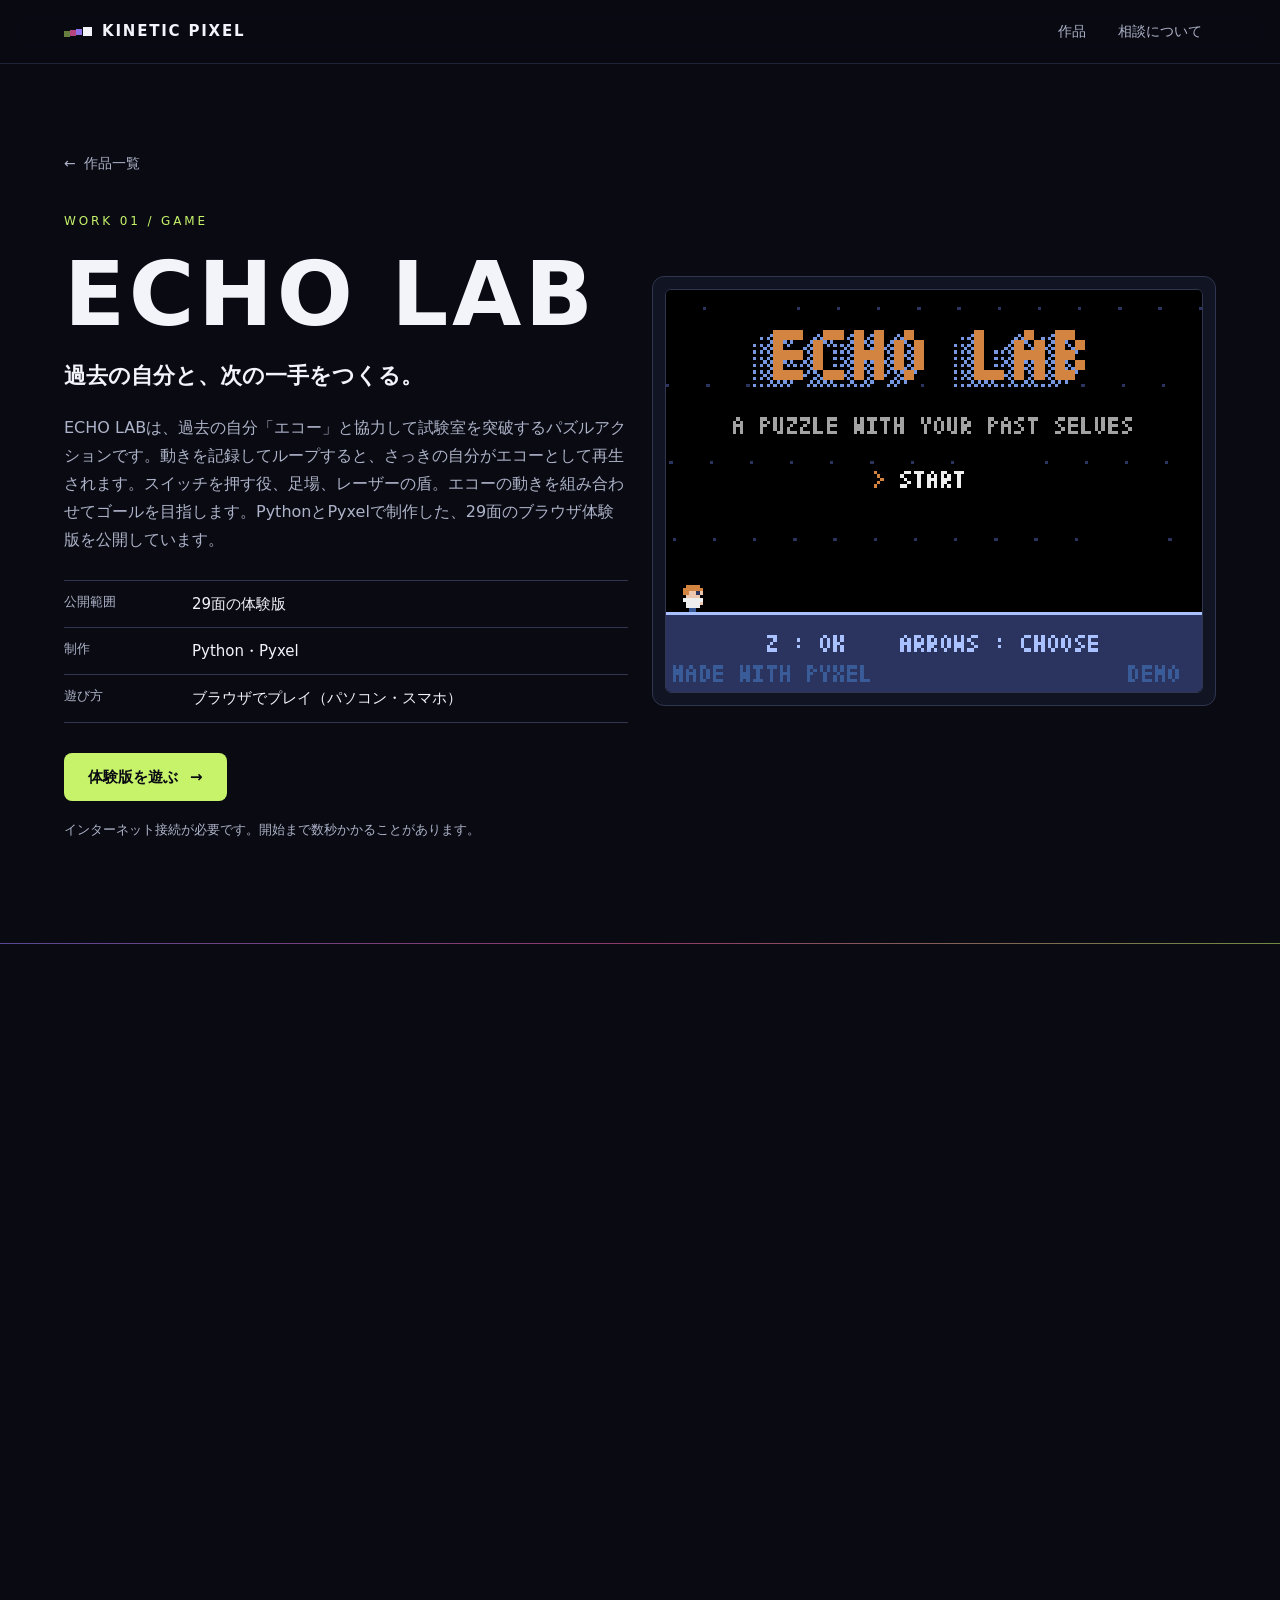
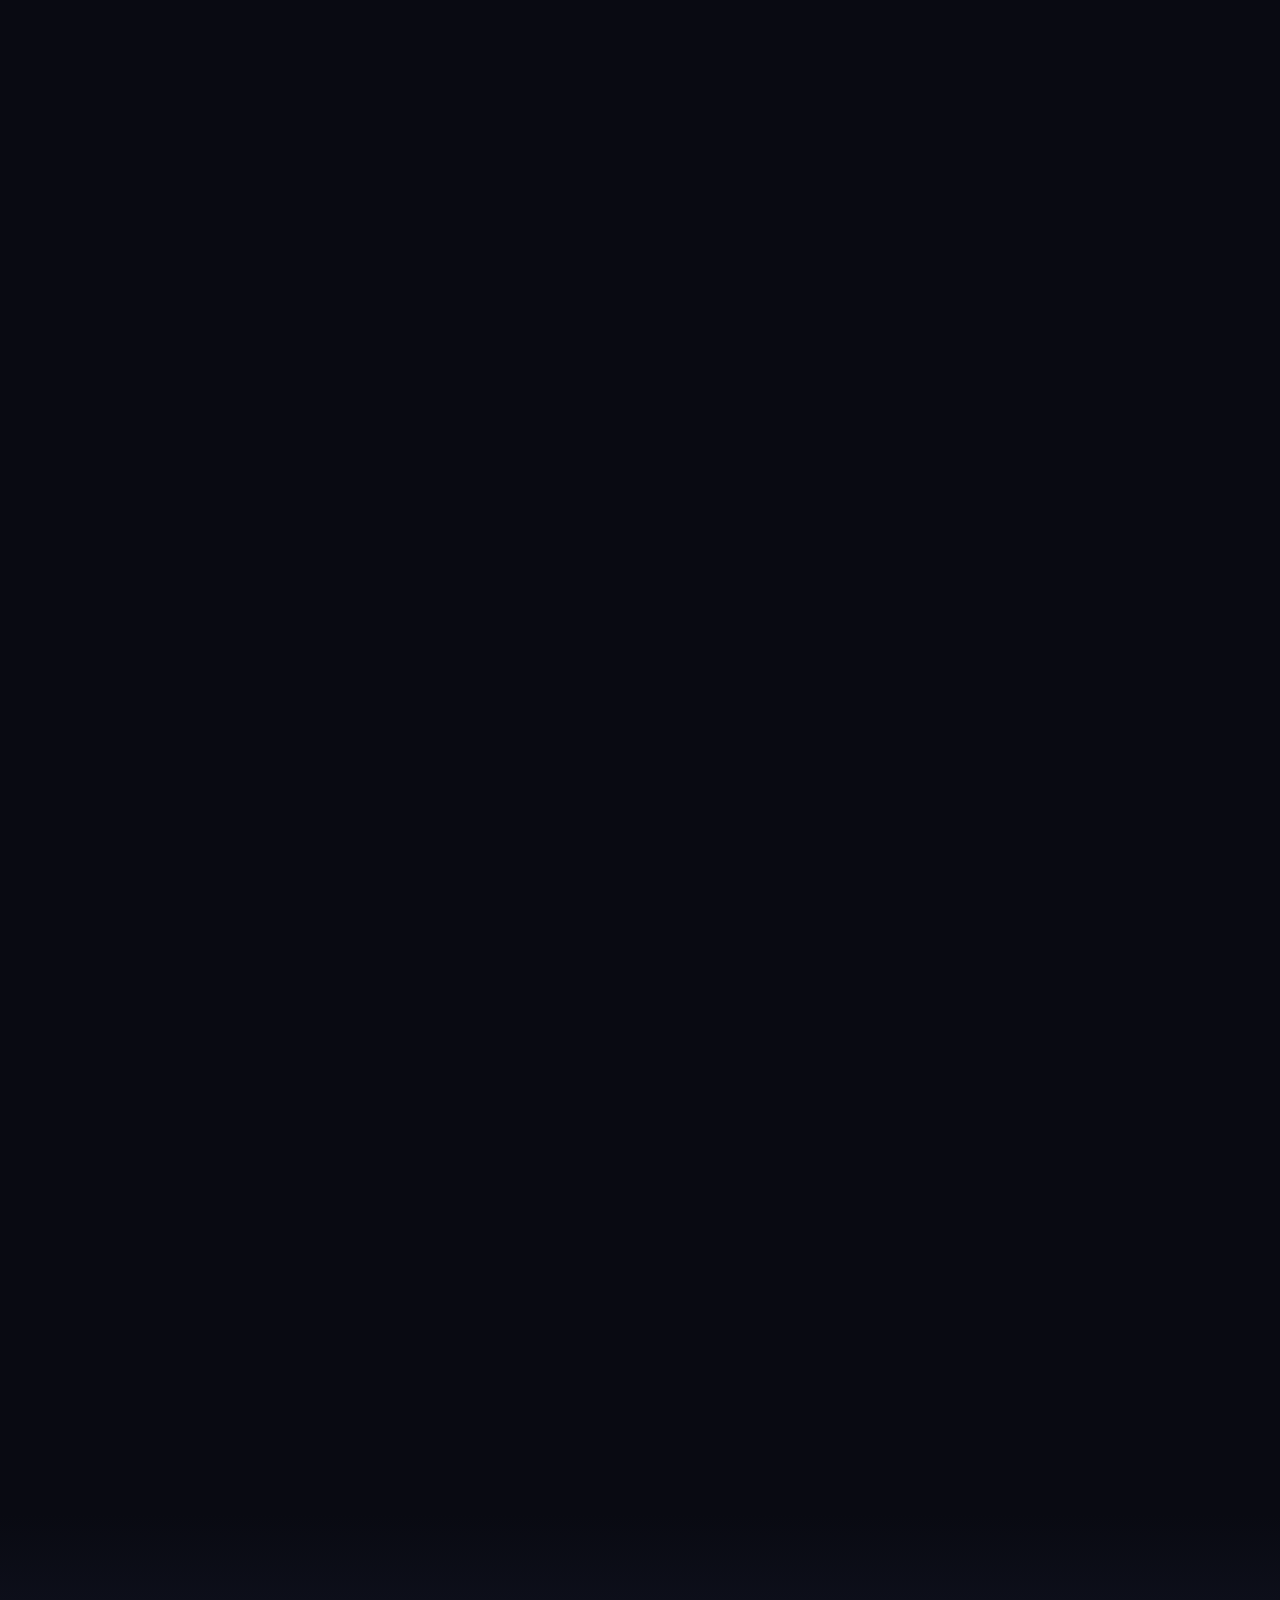
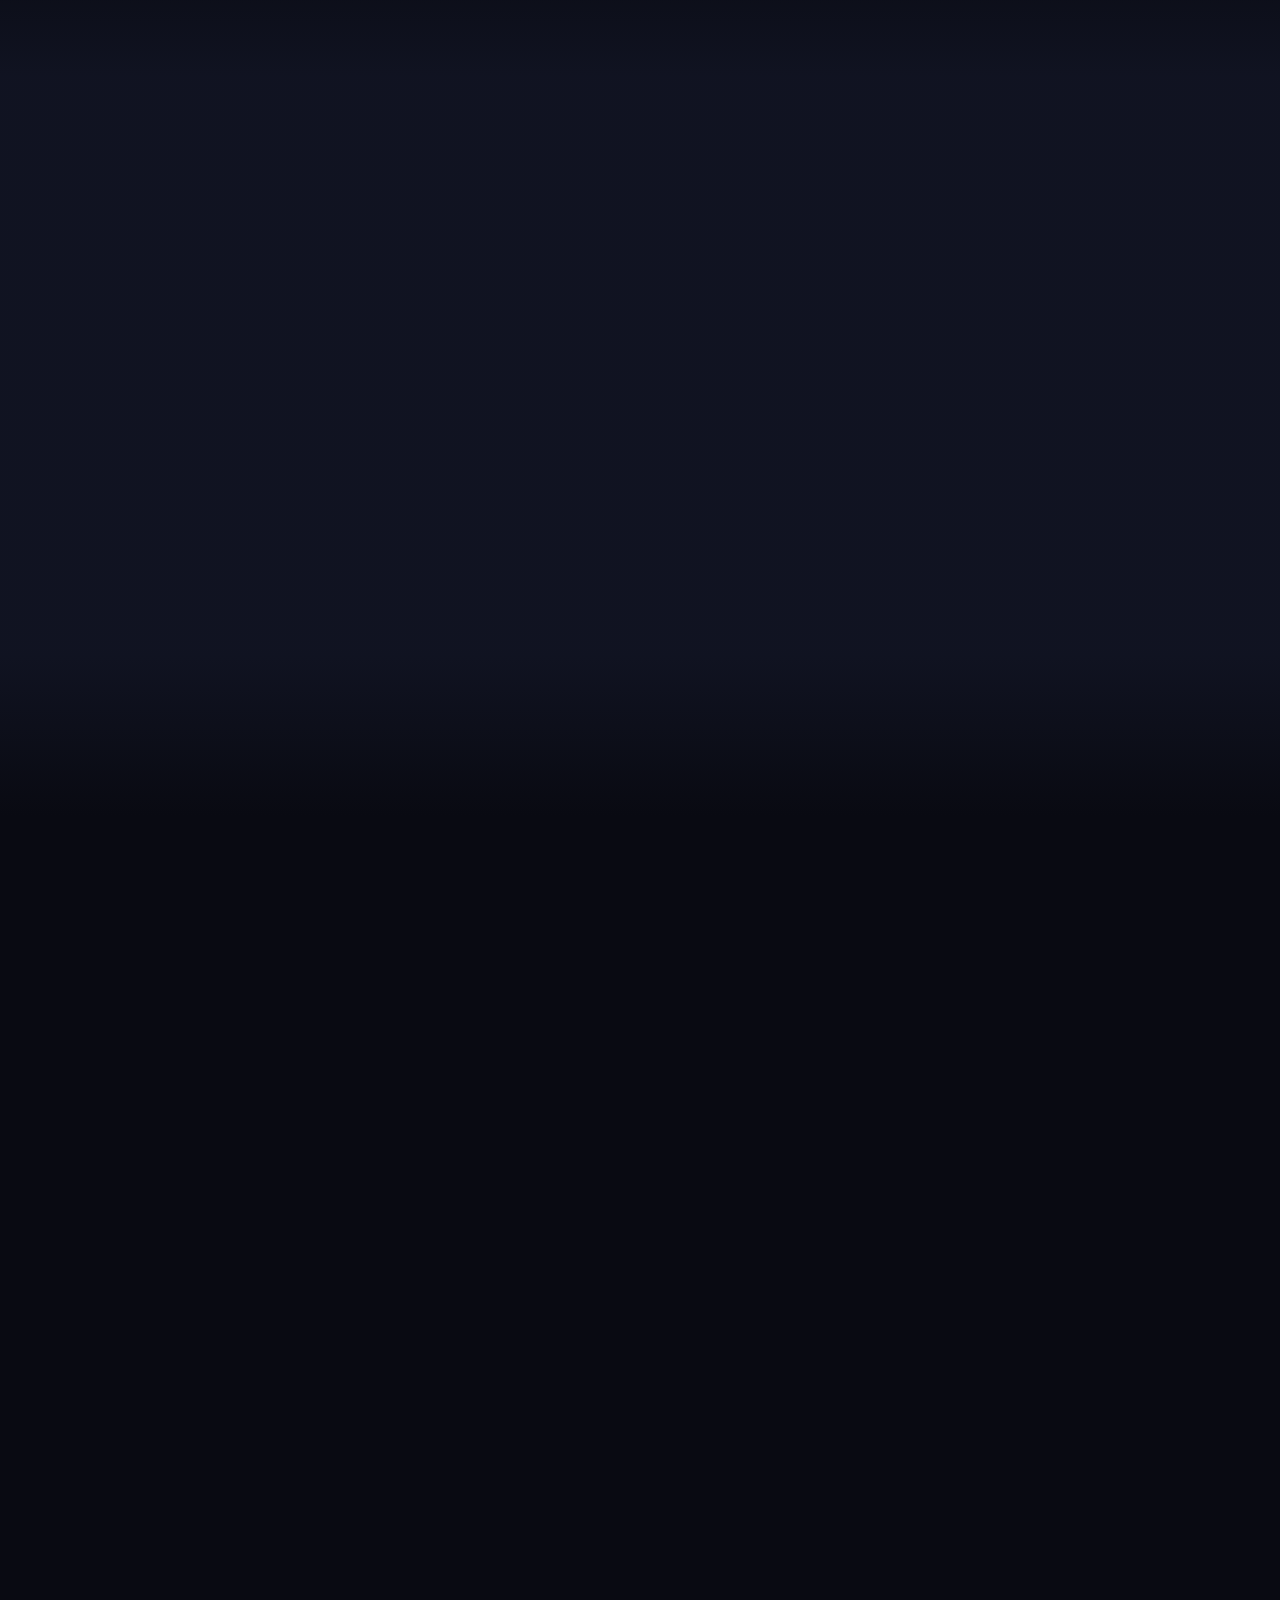
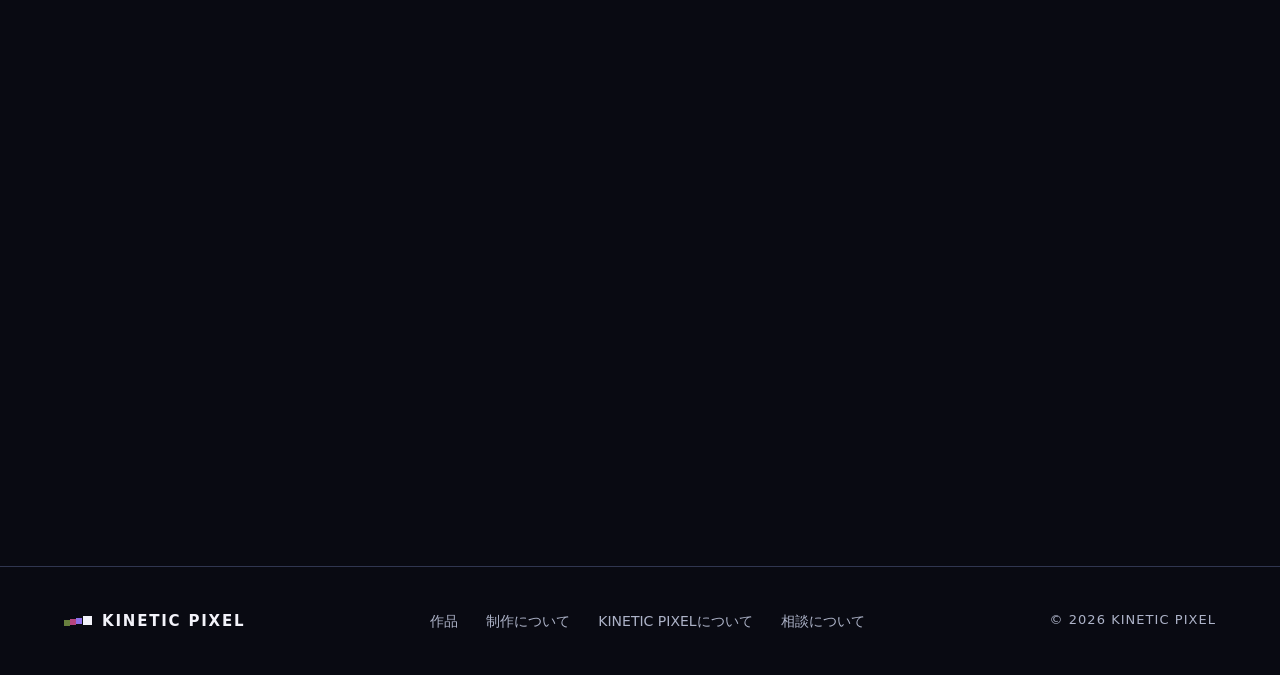
==== commit 09c0decf: "リンクを貼ったときに出る絵（og:image）を足した Co-Authored-By: Claude Opus 5.5 <noreply@anthropic.com>" ====
--- a/works/echo-lab.html
+++ b/works/echo-lab.html
@@ -12,6 +12,15 @@
   <meta property="og:type" content="article">
   <meta property="og:title" content="ECHO LAB｜KINETIC PIXEL">
   <meta property="og:description" content="過去の自分「エコー」と協力して試験室を突破するパズルアクション。ブラウザで遊べる 29面の体験版。">
+  <meta property="og:url" content="https://kinetic-pixel.github.io/works/echo-lab.html">
+  <meta property="og:site_name" content="KINETIC PIXEL">
+  <meta property="og:locale" content="ja_JP">
+  <!-- リンクを貼ったときに出る絵。多くのサービスは完全な URL でないと読まない -->
+  <meta property="og:image" content="https://kinetic-pixel.github.io/assets/img/og/echo-lab.jpg">
+  <meta property="og:image:width" content="1200">
+  <meta property="og:image:height" content="630">
+  <meta property="og:image:alt" content="ECHO LAB。過去の自分と、次の一手をつくる。パズルアクションのプレイ画面。">
+  <meta name="twitter:card" content="summary_large_image">
   <link rel="icon" href="../assets/img/favicon.svg" type="image/svg+xml">
   <link rel="preconnect" href="https://fonts.googleapis.com">
   <link rel="preconnect" href="https://fonts.gstatic.com" crossorigin>
--- a/assets/css/site.css
+++ b/assets/css/site.css
@@ -422,6 +422,40 @@
 .finale-copy h2 { font-size: clamp(26px, 3vw, 38px); line-height: 1.3; }
 .finale-copy p:not([class]) { color: var(--muted); }
 .finale-copy .actions { margin-top: 8px; }
+
+/* ---------- 動画の作品ページ ---------- */
+/* 映像のコマ：作品の色をそのまま見せる（ネオンは重ねない） */
+.film-frame { display: block; margin: 0; background: #000; border: 1px solid var(--line); border-radius: 6px; overflow: hidden; }
+.film-frame img { width: 100%; aspect-ratio: 16 / 9; object-fit: cover; }
+.work-hero--film .work-hero-inner { align-items: end; }
+.work-hero-aside { grid-column: 7 / span 6; margin: 0; }
+.video-section { padding-top: clamp(40px, 6vw, 80px); }
+/* 動画は、再生ボタンを押すまで YouTube を読みこまない（site.js の setupVideo が、押したときに iframe に置きかえる） */
+.video-player { position: relative; aspect-ratio: 16 / 9; background: #000; border: 1px solid var(--line); border-radius: 12px; overflow: hidden; }
+.video-poster { position: absolute; inset: 0; display: block; color: #fff; text-decoration: none; }
+.video-poster img { width: 100%; height: 100%; object-fit: cover; }
+.video-poster:focus-visible { outline-offset: -4px; }
+.video-play {
+  position: absolute; left: clamp(12px, 2.5vw, 28px); bottom: clamp(12px, 2.5vw, 28px);
+  display: inline-flex; align-items: center; gap: 12px;
+  padding: 10px 22px 10px 10px;
+  background: rgba(9, 10, 18, .8); border: 1px solid rgba(243, 243, 250, .35); border-radius: 999px;
+  font-weight: 700; font-size: 15px; line-height: 1.4;
+  transition: background-color .25s, border-color .25s;
+}
+.video-play-sub { font-weight: 400; font-size: 13px; color: rgba(243, 243, 250, .8); }
+.video-play-icon { position: relative; flex: none; width: 40px; height: 40px; border-radius: 50%; background: var(--text); }
+.video-play-icon::after { /* 白い丸の中の、右向きの三角 */
+  content: ""; position: absolute; left: 16px; top: 13px;
+  border-style: solid; border-width: 7px 0 7px 11px; border-color: transparent transparent transparent var(--bg);
+}
+.video-poster:hover .video-play,
+.video-poster:focus-visible .video-play { background: rgba(9, 10, 18, .94); border-color: var(--text); }
+.video-frame { position: absolute; inset: 0; width: 100%; height: 100%; border: 0; }
+.video-note { max-width: 52em; margin-top: 14px; color: var(--muted); font-size: 13px; }
+.video-note a { margin-left: .5em; color: var(--text); white-space: nowrap; }
+.credits { max-width: 52em; }
+.credits a { overflow-wrap: anywhere; }
 
 /* ---------- スクロールで現れる ---------- */
 .js .reveal { opacity: 0; transform: translateY(18px); transition: opacity .46s ease, transform .46s ease; }
@@ -456,6 +490,7 @@
   .finale-inner { grid-template-columns: minmax(0, 1fr); }
   .work-hero-copy,
   .work-hero-media,
+  .work-hero-aside,
   .finale-media,
   .finale-copy { grid-column: 1 / -1; }
   .work-meta--compact div { grid-template-columns: 5.5em 1fr; gap: 12px; }
@@ -464,6 +499,11 @@
   .controls { grid-template-columns: minmax(0, 1fr); }
   .keys div { grid-template-columns: 5.5em 1fr; }
   .js .reveal { opacity: 1; transform: none; transition: none; }
+  .video-player { border-radius: 8px; }
+  .video-play { gap: 8px; padding: 6px 14px 6px 6px; font-size: 14px; }
+  .video-play-sub { display: none; } /* 狭い画面では「再生する」だけにして、絵を隠しすぎない */
+  .video-play-icon { width: 32px; height: 32px; }
+  .video-play-icon::after { left: 13px; top: 10px; border-width: 6px 0 6px 9px; }
 }
 
 /* 小さなスマホ（幅 320〜380px） */
@@ -499,6 +539,6 @@
   html { scroll-behavior: auto; }
   .js .reveal { opacity: 1; transform: none; transition: none; }
   .card-line::after { transform: scaleX(1); transition: none; }
-  .btn, .btn-arrow, .hero-feature { transition: none; }
+  .btn, .btn-arrow, .hero-feature, .video-play { transition: none; }
   .btn:hover .btn-arrow { transform: none; }
 }
